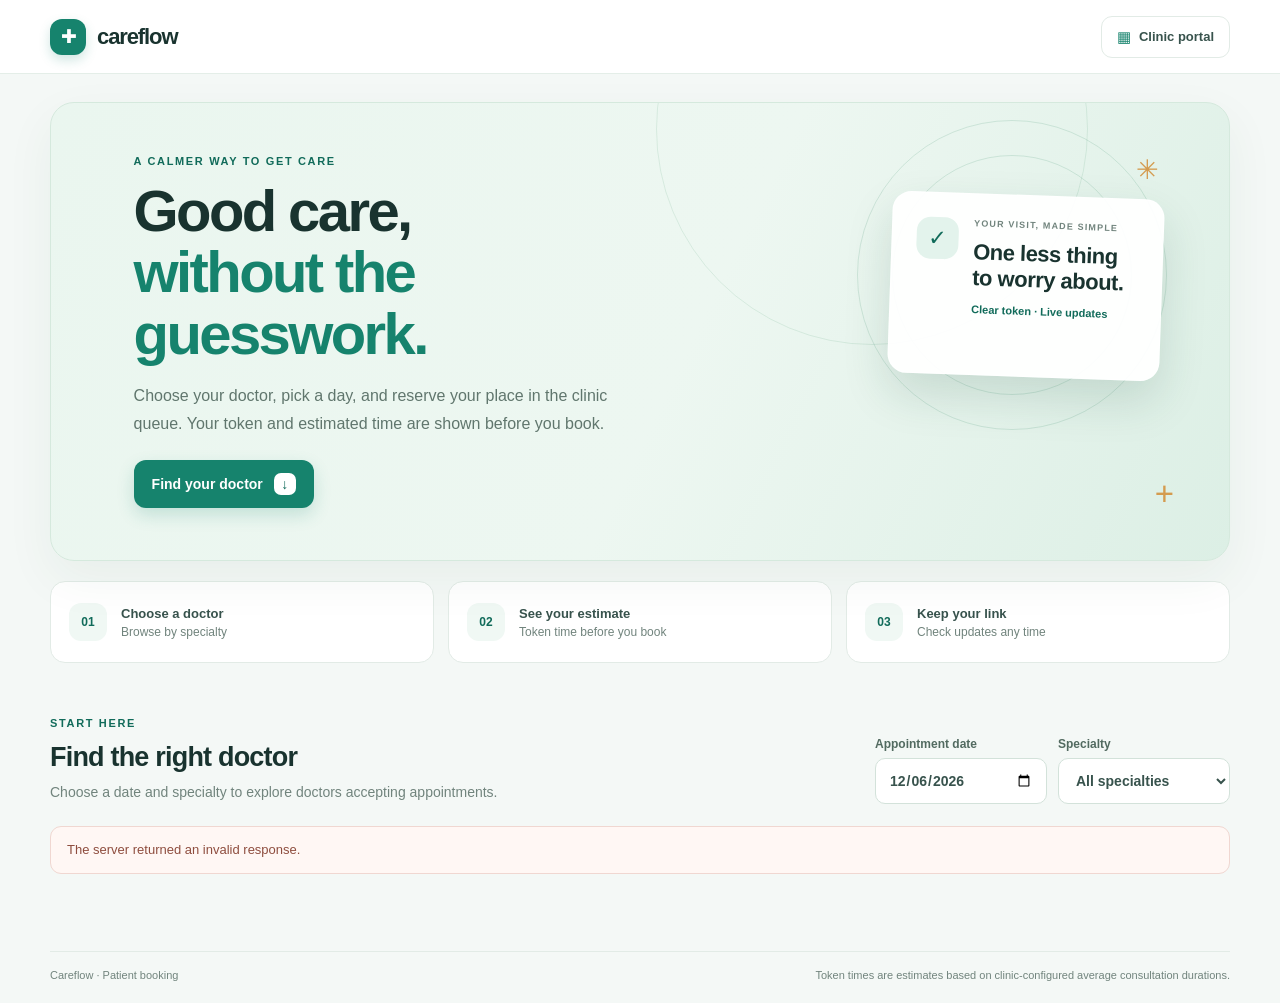
==== index.html @ b570c36c "Add Careflow clinic appointment app Co-authored-by: Copilot <223556219+Copilot@users.noreply.github." ====
<!doctype html>
<html lang="en">
  <head>
    <meta charset="utf-8">
    <meta name="viewport" content="width=device-width, initial-scale=1">
    <meta name="theme-color" content="#f2f7f5">
    <title>Careflow — Book a clinic appointment</title>
    <link rel="stylesheet" href="/styles.css">
  </head>
  <body>
    <header class="site-header">
      <a class="brand" href="/" aria-label="Careflow home">
        <span class="brand-mark" aria-hidden="true">✚</span>
        <span>careflow</span>
      </a>
      <a class="portal-link" href="/clinic"><span class="portal-link-icon" aria-hidden="true">▦</span> Clinic portal</a>
    </header>

    <main>
      <section class="hero">
        <div class="hero-copy">
          <p class="eyebrow">A CALMER WAY TO GET CARE</p>
          <h1>Good care,<br><span>without the guesswork.</span></h1>
          <p class="hero-description">Choose your doctor, pick a day, and reserve your place in the clinic queue. Your token and estimated time are shown before you book.</p>
          <a class="hero-cta" href="#doctorsHeading">Find your doctor <span aria-hidden="true">↓</span></a>
        </div>
        <div class="hero-art" aria-hidden="true">
          <div class="hero-orbit orbit-one"></div>
          <div class="hero-orbit orbit-two"></div>
          <div class="hero-card">
            <span class="hero-card-icon">✓</span>
            <div class="hero-card-copy">
              <small>YOUR VISIT, MADE SIMPLE</small>
              <strong>One less thing<br>to worry about.</strong>
              <span>Clear token · Live updates</span>
            </div>
          </div>
          <span class="hero-sparkle sparkle-one">✳</span><span class="hero-sparkle sparkle-two">+</span>
        </div>
      </section>

      <section class="booking-steps" aria-label="How booking works">
        <article class="booking-step"><span>01</span><div><strong>Choose a doctor</strong><small>Browse by specialty</small></div></article>
        <article class="booking-step"><span>02</span><div><strong>See your estimate</strong><small>Token time before you book</small></div></article>
        <article class="booking-step"><span>03</span><div><strong>Keep your link</strong><small>Check updates any time</small></div></article>
      </section>

      <section class="booking-section" aria-labelledby="doctorsHeading">
        <div class="section-top">
          <div>
            <p class="eyebrow">START HERE</p>
            <h2 id="doctorsHeading">Find the right doctor</h2>
            <p class="section-description">Choose a date and specialty to explore doctors accepting appointments.</p>
          </div>
          <div class="filters">
            <label class="filter-field"><span>Appointment date</span><input id="appointmentDate" type="date"></label>
            <label class="filter-field"><span>Specialty</span><select id="specialtyFilter"><option value="">All specialties</option></select></label>
          </div>
        </div>
        <div id="patientError" class="notice notice-error" role="alert" hidden></div>
        <div id="doctorsGrid" class="doctor-grid" aria-live="polite"></div>
        <div id="doctorsEmpty" class="empty-card" hidden>
          <span class="empty-symbol">◷</span>
          <strong>No doctors match this search</strong>
          <span>Try a different specialty or appointment date.</span>
        </div>
      </section>

      <section id="bookingPanel" class="booking-panel" aria-labelledby="bookingTitle" hidden>
        <div class="booking-panel-heading">
          <div>
            <p class="eyebrow">YOUR VISIT</p>
            <h2 id="bookingTitle">Reserve your place</h2>
            <p id="bookingDoctor" class="section-description"></p>
          </div>
          <button type="button" id="closeBooking" class="text-button">Back to doctors</button>
        </div>
        <div id="tokenError" class="notice notice-error" role="alert" hidden></div>
        <div class="slot-area">
          <div class="slot-heading"><strong>Your estimated visit</strong><span id="slotDateLabel"></span></div>
          <p id="tokenHoursLabel" class="muted-message"></p>
          <div id="nextTokenEstimate" class="next-token-estimate" aria-live="polite" hidden></div>
          <p id="noTokens" class="muted-message" hidden>No next token is currently available for this doctor on this date. Choose another date or doctor.</p>
        </div>
        <form id="appointmentForm" class="patient-form">
          <div class="form-intro"><strong>Who is the appointment for?</strong><span>Your token is assigned automatically in booking order when you confirm.</span></div>
          <div class="form-fields">
            <label>Full name<input name="patientName" required maxlength="100" autocomplete="name" placeholder="Your name"></label>
            <label>Contact phone
              <input name="patientPhone" required maxlength="24" type="tel" autocomplete="tel" placeholder="Your phone number">
              <span class="form-help">The clinic can use this number to contact you about your appointment.</span>
            </label>
          </div>
          <div class="turnstile-block">
            <div id="patientTurnstile" class="turnstile-widget" aria-label="Security check"></div>
            <p id="patientTurnstileMessage" role="status">This quick check helps protect appointment booking from automated activity.</p>
          </div>
          <p id="appointmentError" class="form-error" role="alert" hidden></p>
          <div class="form-submit-row">
            <span class="privacy-note">Your private link lets you check or cancel this appointment later.</span>
            <button id="bookButton" class="button button-primary" type="submit" disabled>Confirm appointment</button>
          </div>
        </form>
      </section>

      <section id="bookingConfirmation" class="confirmation-card" aria-live="polite" hidden>
        <div id="bookingStatusIcon" class="confirmation-icon" aria-hidden="true">✓</div>
        <div class="confirmation-copy">
          <p id="bookingConfirmationEyebrow" class="eyebrow">BOOKING STATUS</p>
          <h2 id="bookingConfirmationTitle">You're on the schedule.</h2>
          <p id="confirmationDetails"></p>
          <p id="bookingConfirmationHelp" class="confirmation-help">Your expected time is approximate and may change if consultations run longer or shorter. Please arrive before your token estimate.</p>
          <p><a id="bookingTrackLink" class="booking-track-link" href="/">Open or save your private booking link</a></p>
          <div id="bookingTrackingError" class="notice notice-error" role="alert" hidden></div>
          <div id="bookingNotifications" class="booking-notifications" aria-live="polite" hidden></div>
          <div class="confirmation-actions">
            <button id="cancelPatientBooking" class="button button-danger" type="button" hidden>Cancel appointment</button>
            <button id="bookAnother" class="button button-secondary" type="button">Book another appointment</button>
          </div>
        </div>
      </section>
    </main>

    <footer class="site-footer">
      <span>Careflow · Patient booking</span>
      <span>Token times are estimates based on clinic-configured average consultation durations.</span>
    </footer>
    <div id="toastRegion" class="toast-region" aria-live="polite"></div>
    <script src="/turnstile.js"></script>
    <script src="/app.js"></script>
  </body>
</html>
---- styles.css ----
:root {
  color-scheme: light;
  --ink: #19332f;
  --ink-soft: #38534d;
  --muted: #71847d;
  --muted-soft: #90a099;
  --line: #e2ebe6;
  --line-strong: #d3e2da;
  --green: #16836d;
  --green-dark: #116b5a;
  --green-deep: #124e45;
  --mint: #e3f3ec;
  --mint-soft: #f0f8f4;
  --canvas: #f4f8f6;
  --white: #fff;
  --amber: #d49b4f;
  --rose: #b9685d;
  --shadow-card: 0 12px 34px rgb(26 64 51 / 7%);
  font-family: Inter, "Segoe UI", Arial, sans-serif;
  font-synthesis: none;
  text-rendering: optimizeLegibility;
}

* { box-sizing: border-box; }
[hidden] { display: none !important; }
html { scroll-behavior: smooth; scroll-padding-top: 86px; }
body { margin: 0; background: var(--canvas); color: var(--ink); font-size: 15px; -webkit-font-smoothing: antialiased; }
button, input, select { font: inherit; }
button { cursor: pointer; }
button:disabled { cursor: not-allowed; opacity: .56; }
a { color: inherit; }

.site-header {
  position: sticky;
  top: 0;
  z-index: 4;
  height: 74px;
  display: flex;
  align-items: center;
  gap: 30px;
  padding: 0 max(28px, calc((100% - 1180px) / 2));
  border-bottom: 1px solid rgb(222 234 227 / 80%);
  background: rgb(255 255 255 / 94%);
  backdrop-filter: blur(14px);
}
.brand { display: inline-flex; align-items: center; gap: 11px; color: var(--ink); text-decoration: none; font-size: 22px; font-weight: 750; letter-spacing: -1.1px; }
.brand-mark { width: 36px; height: 36px; display: grid; place-items: center; border-radius: 12px; color: #fff; background: var(--green); box-shadow: 0 5px 12px rgb(22 131 109 / 20%); font-size: 19px; }
.secure-label { display: flex; align-items: center; gap: 9px; margin-left: auto; color: var(--muted); font-size: 13px; font-weight: 600; }
.secure-label > span { width: 8px; height: 8px; border-radius: 50%; background: #45a878; box-shadow: 0 0 0 4px #e6f4eb; }
.portal-link { display: inline-flex; align-items: center; justify-content: center; gap: 8px; min-height: 42px; margin-left: auto; border: 1px solid var(--line); border-radius: 11px; padding: 0 15px; color: var(--ink-soft); background: #fff; text-decoration: none; font-size: 13px; font-weight: 650; transition: border-color .2s, color .2s, background .2s; }
.portal-link:hover { border-color: #b9d8c8; color: var(--green-dark); background: var(--mint-soft); }
.portal-link-icon { color: var(--green); font-size: 15px; }

main { width: min(100% - 56px, 1180px); min-height: calc(100vh - 150px); margin: 0 auto; }
.hero { position: relative; min-height: 368px; display: flex; align-items: center; margin-top: 28px; overflow: hidden; border: 1px solid #d5e9dd; border-radius: 24px; padding: 52px 7%; background: linear-gradient(116deg, #eaf6ef 0%, #edf7f1 54%, #dcefe5 100%); box-shadow: 0 18px 50px rgb(31 78 57 / 6%); }
.hero::before { position: absolute; top: -190px; right: 12%; width: 430px; height: 430px; border: 1px solid rgb(67 145 105 / 13%); border-radius: 50%; content: ""; }
.hero-copy { position: relative; z-index: 1; width: min(100%, 560px); }
.eyebrow { margin: 0 0 13px; color: var(--green-dark); font-size: 11px; font-weight: 750; letter-spacing: 1.65px; }
h1, h2, h3, p { margin-top: 0; }
.hero h1, .clinic-heading h1, .clinic-login h1 { margin: 0; color: var(--ink); font-size: clamp(38px, 5vw, 58px); line-height: 1.06; letter-spacing: -2.6px; }
.hero h1 span { color: var(--green); }
.hero-description { max-width: 485px; margin: 18px 0 23px; color: #60766d; font-size: 16px; line-height: 1.72; }
.hero-cta { display: inline-flex; align-items: center; gap: 11px; min-height: 48px; border-radius: 12px; padding: 0 18px; color: #fff; background: var(--green); box-shadow: 0 7px 17px rgb(22 131 109 / 19%); text-decoration: none; font-size: 14px; font-weight: 700; transition: transform .2s, background .2s; }
.hero-cta:hover { transform: translateY(-2px); background: var(--green-dark); }
.hero-cta span { display: grid; width: 22px; height: 22px; place-items: center; border-radius: 7px; color: var(--green-dark); background: #fff; font-size: 14px; }
.hero-art { position: absolute; top: 0; right: 0; width: 44%; height: 100%; }
.hero-orbit { position: absolute; border: 1px solid rgb(39 128 91 / 15%); border-radius: 50%; }
.orbit-one { top: 17px; right: 62px; width: 310px; height: 310px; }
.orbit-two { top: 52px; right: 97px; width: 240px; height: 240px; }
.hero-card { position: absolute; top: 92px; right: 13%; width: 272px; min-height: 182px; display: flex; align-items: flex-start; gap: 15px; padding: 24px; border: 1px solid rgb(255 255 255 / 82%); border-radius: 19px; background: rgb(255 255 255 / 94%); box-shadow: 0 20px 46px rgb(23 75 54 / 15%); transform: rotate(2deg); }
.hero-card-icon { width: 42px; height: 42px; display: grid; flex: 0 0 42px; place-items: center; border-radius: 14px; color: var(--green-dark); background: var(--mint); font-size: 22px; font-weight: 750; }
.hero-card-copy { display: grid; gap: 11px; }
.hero-card-copy small { color: var(--muted); font-size: 9px; font-weight: 750; letter-spacing: 1.15px; }
.hero-card-copy strong { color: var(--ink); font-size: 22px; line-height: 1.2; letter-spacing: -.5px; }
.hero-card-copy > span { color: var(--green-dark); font-size: 11px; font-weight: 650; }
.hero-sparkle { position: absolute; color: var(--amber); }.sparkle-one { top: 51px; right: 70px; font-size: 27px; }.sparkle-two { right: 55px; bottom: 47px; font-size: 33px; }

.booking-steps { display: grid; grid-template-columns: repeat(3, 1fr); gap: 14px; margin: 20px 0 0; }
.booking-step { min-height: 82px; display: flex; align-items: center; gap: 14px; border: 1px solid var(--line); border-radius: 15px; padding: 14px 18px; background: #fff; }
.booking-step > span { width: 38px; height: 38px; display: grid; flex: 0 0 38px; place-items: center; border-radius: 12px; color: var(--green-dark); background: var(--mint-soft); font-size: 12px; font-weight: 750; }
.booking-step div { display: grid; gap: 4px; }.booking-step strong { color: var(--ink-soft); font-size: 13px; }.booking-step small { color: var(--muted); font-size: 12px; }

.booking-section { padding: 54px 0 35px; }
.section-top { display: flex; justify-content: space-between; align-items: end; gap: 24px; margin-bottom: 22px; }
.section-top h2, .admin-section h2, .booking-panel h2 { margin: 0 0 8px; color: var(--ink); font-size: 27px; letter-spacing: -.8px; }
.section-description { margin: 0; color: var(--muted); font-size: 14px; line-height: 1.6; }
.filters { display: flex; gap: 11px; }
.filter-field { display: grid; gap: 7px; color: #526a60; font-size: 12px; font-weight: 700; }
.filter-field input, .filter-field select { min-width: 172px; height: 46px; border: 1px solid var(--line-strong); border-radius: 10px; padding: 0 13px; color: var(--ink-soft); background: #fff; font-size: 14px; }
.filter-field input:focus, .filter-field select:focus, input:focus, select:focus { outline: 3px solid rgb(54 154 112 / 17%); border-color: #58a987; }
.doctor-grid { display: grid; grid-template-columns: repeat(2, minmax(0, 1fr)); gap: 15px; }
.doctor-card { position: relative; min-width: 0; display: flex; align-items: center; gap: 16px; border: 1px solid var(--line); border-radius: 16px; padding: 19px; background: #fff; box-shadow: 0 4px 16px rgb(28 69 52 / 3%); transition: transform .2s, border-color .2s, box-shadow .2s; }
.doctor-card:hover { transform: translateY(-2px); border-color: #c1decf; box-shadow: var(--shadow-card); }
.doctor-avatar { width: 56px; height: 56px; display: grid; flex: 0 0 56px; place-items: center; border-radius: 17px; color: #26745c; background: #e7f4eb; font-size: 15px; font-weight: 750; }
.doctor-avatar.violet { color: #7363a0; background: #f0eef9; }.doctor-avatar.rose { color: #a76e73; background: #f8eeee; }.doctor-avatar.blue { color: #527b98; background: #eaf3f8; }.doctor-avatar.gold { color: #96743e; background: #f8f1e4; }
.doctor-info { min-width: 0; flex: 1; }
.doctor-name { margin: 0 0 5px; overflow: hidden; color: var(--ink); font-size: 17px; font-weight: 750; text-overflow: ellipsis; white-space: nowrap; }
.doctor-specialty { margin: 0 0 10px; color: var(--green-dark); font-size: 13px; font-weight: 650; }
.doctor-meta { display: flex; flex-wrap: wrap; gap: 7px 12px; color: var(--muted); font-size: 11px; }.doctor-meta span { display: inline-flex; align-items: center; gap: 5px; }
.doctor-meta:last-child { margin-top: 6px; }
.doctor-open { min-height: 42px; flex: 0 0 auto; border: 1px solid #d1e8dc; border-radius: 10px; padding: 0 13px; color: var(--green-dark); background: var(--mint-soft); font-size: 12px; font-weight: 750; transition: color .2s, background .2s, border-color .2s; }
.doctor-open:hover { border-color: var(--green); color: #fff; background: var(--green); }
.empty-card { min-height: 210px; display: grid; align-content: center; justify-items: center; gap: 10px; border: 1px dashed #cbded2; border-radius: 16px; color: var(--muted); background: #fff; font-size: 13px; }
.empty-card strong { color: var(--ink-soft); font-size: 16px; }.empty-symbol { width: 42px; height: 42px; display: grid; place-items: center; border-radius: 14px; color: var(--green-dark); background: var(--mint); font-size: 20px; }

.button { min-height: 44px; display: inline-flex; align-items: center; justify-content: center; gap: 8px; border: 0; border-radius: 10px; padding: 0 16px; font-size: 13px; font-weight: 750; transition: background .2s, transform .2s, box-shadow .2s; }
.button:active { transform: translateY(1px); }
.button-primary { color: #fff; background: var(--green); box-shadow: 0 5px 13px rgb(22 131 109 / 16%); }.button-primary:hover { background: var(--green-dark); box-shadow: 0 7px 17px rgb(22 131 109 / 22%); }
.button-secondary { border: 1px solid var(--line-strong); color: var(--ink-soft); background: #fff; }.button-secondary:hover { border-color: #b8d7c7; color: var(--green-dark); background: var(--mint-soft); }
.text-button { border: 0; padding: 8px; color: var(--green-dark); background: transparent; font-size: 13px; font-weight: 700; }.text-button:hover { text-decoration: underline; }
.notice { margin: 13px 0; border-radius: 11px; padding: 13px 16px; font-size: 13px; line-height: 1.55; }
.notice-error { border: 1px solid #f0d7d1; color: #8e4d3e; background: #fff7f4; }.notice-success { border: 1px solid #cfe7d7; color: #356b48; background: #f0f8f2; }
.notice-warning { border: 1px solid #ebdfc3; color: #79642f; background: #fffaf0; }

.booking-panel { margin: 0 0 45px; border: 1px solid var(--line); border-radius: 18px; padding: 27px; background: #fff; box-shadow: var(--shadow-card); }
.booking-panel-heading { display: flex; align-items: flex-start; justify-content: space-between; gap: 17px; padding-bottom: 20px; border-bottom: 1px solid #edf2ef; }
.booking-panel-heading h2 { font-size: 24px; }.booking-panel-heading .section-description { color: var(--green-dark); }
.slot-area { padding: 20px 0; }
.slot-heading { display: flex; justify-content: space-between; align-items: center; gap: 15px; margin-bottom: 12px; color: var(--ink-soft); font-size: 14px; }.slot-heading span { color: var(--muted); font-size: 12px; }
.next-token-estimate { border: 1px solid #cde5d7; border-radius: 12px; padding: 16px 18px; color: #365e4c; background: var(--mint-soft); font-size: 14px; line-height: 1.65; }
.muted-message { margin: 0; color: var(--muted); font-size: 13px; line-height: 1.6; }
.patient-form { padding-top: 19px; border-top: 1px solid #edf2ef; }
.form-intro { display: grid; gap: 5px; margin-bottom: 16px; color: var(--ink-soft); font-size: 15px; }.form-intro span { color: var(--muted); font-size: 13px; }
.form-fields { display: grid; grid-template-columns: repeat(2, minmax(0, 1fr)); gap: 16px; }
.patient-form label, .doctor-dialog form > label { display: grid; gap: 8px; color: #405c50; font-size: 13px; font-weight: 700; }
.form-help { margin: -5px 0 0; color: var(--muted); font-size: 12px; line-height: 1.55; }
.patient-form input, .doctor-dialog input:not([type=checkbox]):not([type=hidden]), .doctor-dialog select { width: 100%; min-height: 46px; border: 1px solid var(--line-strong); border-radius: 10px; padding: 0 13px; color: var(--ink); background: #fff; font-size: 14px; }
.turnstile-block { display: grid; justify-items: start; gap: 5px; min-width: 0; margin-top: 15px; }
.turnstile-widget { max-width: 100%; min-height: 65px; overflow: hidden; }
.turnstile-block p { margin: 0; color: var(--muted); font-size: 11px; line-height: 1.5; }
.form-submit-row { display: flex; justify-content: space-between; align-items: center; gap: 16px; margin-top: 18px; }
.privacy-note { color: var(--muted); font-size: 12px; line-height: 1.5; }.form-error { margin: 10px 0 0; color: #a14c3e; font-size: 13px; line-height: 1.5; }

.confirmation-card { display: flex; gap: 17px; margin: 0 0 44px; border: 1px solid #cde5d5; border-radius: 17px; padding: 25px; background: #f1f8f2; box-shadow: var(--shadow-card); }
.confirmation-icon { width: 45px; height: 45px; display: grid; flex: 0 0 45px; place-items: center; border-radius: 15px; color: #fff; background: #43956b; font-size: 21px; font-weight: 700; }
.confirmation-icon.cancelled { background: var(--rose); }
.confirmation-copy h2 { margin: 0 0 10px; font-size: 24px; letter-spacing: -.5px; }.confirmation-copy > p:not(.eyebrow) { color: #526b5c; font-size: 14px; line-height: 1.65; }.confirmation-help { color: var(--muted) !important; }
.booking-track-link { color: var(--green-dark); font-size: 13px; font-weight: 750; }.booking-track-link:hover { text-decoration-thickness: 2px; }
.confirmation-actions { display: flex; flex-wrap: wrap; gap: 9px; }
.button-danger { border: 1px solid #ecd2cd; color: #914e43; background: #fff7f5; }.button-danger:hover { background: #ffefeb; }
.booking-notifications { display: grid; gap: 9px; margin: 14px 0; }
.booking-update { display: flex; justify-content: space-between; align-items: center; gap: 13px; border: 1px solid #e8dfc7; border-radius: 10px; padding: 12px 14px; background: #fffaf0; }
.booking-update p { margin: 0; color: #75643e; font-size: 13px; line-height: 1.5; }

.clinic-login { width: min(100%, 470px); margin: 72px auto; border: 1px solid var(--line); border-radius: 22px; padding: 37px; background: #fff; box-shadow: 0 20px 60px rgb(27 68 51 / 9%); }
.login-icon { width: 54px; height: 54px; display: grid; place-items: center; margin-bottom: 23px; border-radius: 17px; color: #fff; background: var(--green); box-shadow: 0 8px 18px rgb(22 131 109 / 20%); font-size: 25px; }
.clinic-login h1 { font-size: 33px; letter-spacing: -1.2px; }.clinic-login > p:not(.eyebrow):not(.login-footnote) { margin: 10px 0 23px; color: var(--muted); font-size: 14px; line-height: 1.6; }
.clinic-login form { display: grid; gap: 13px; }.clinic-login label { display: grid; gap: 8px; color: var(--ink-soft); font-size: 13px; font-weight: 700; }
.clinic-login input { width: 100%; height: 48px; border: 1px solid var(--line-strong); border-radius: 10px; padding: 0 13px; font-size: 15px; }
.clinic-login .button { width: 100%; min-height: 48px; margin-top: 2px; }
.login-footnote { display: flex; align-items: center; gap: 8px; margin: 21px 0 0; color: var(--muted); font-size: 12px; }.login-footnote span { color: #54a97b; font-size: 9px; }
.clinic-heading { display: flex; justify-content: space-between; align-items: center; gap: 25px; padding: 43px 0 28px; }
.clinic-heading h1 { font-size: 37px; letter-spacing: -1.3px; }.clinic-heading .eyebrow { margin-bottom: 9px; }.clinic-heading .section-description { margin-top: 10px; }
.clinic-heading-actions { display: flex; align-items: center; gap: 10px; }
.clinic-account-email { color: var(--ink-soft); font-size: 12px; font-weight: 650; }
.staff-pill { display: inline-flex; align-items: center; gap: 8px; min-height: 40px; border: 1px solid var(--line); border-radius: 20px; padding: 0 13px; background: #fff; }
.staff-pill-dot { width: 8px; height: 8px; border-radius: 50%; background: #46a572; }
.admin-section { margin: 0 0 18px; border: 1px solid var(--line); border-radius: 17px; padding: 23px; background: #fff; box-shadow: 0 6px 23px rgb(27 68 51 / 4%); }
.admin-section-heading { display: flex; justify-content: space-between; align-items: center; gap: 20px; margin-bottom: 18px; }
.admin-section-heading h2 { margin: 0 0 5px; font-size: 21px; letter-spacing: -.4px; }.admin-section-heading p:not(.section-kicker) { margin: 0; color: var(--muted); font-size: 13px; line-height: 1.5; }
.section-kicker { margin: 0 0 7px; color: var(--green-dark); font-size: 10px; font-weight: 750; letter-spacing: 1.25px; }
.clinic-appointment-actions { display: flex; align-items: end; gap: 10px; }.clinic-appointment-actions .button { white-space: nowrap; }
.clinic-doctor-list { display: grid; gap: 10px; }
.clinic-doctor-row { display: grid; grid-template-columns: minmax(160px, 1.35fr) minmax(150px, 1fr) minmax(185px, 1.35fr) auto; align-items: center; gap: 17px; border: 1px solid #e8efeb; border-radius: 12px; padding: 15px; background: #fcfefd; }
.clinic-doctor-row.inactive { opacity: .65; }.clinic-doctor-name { color: var(--ink); font-size: 14px; font-weight: 750; }.clinic-doctor-specialty { margin-top: 5px; color: var(--green-dark); font-size: 12px; font-weight: 650; }
.hours-copy { color: var(--ink-soft); font-size: 12px; line-height: 1.6; }.days-copy { color: var(--muted); font-size: 12px; line-height: 1.5; }
.row-actions { display: flex; justify-content: end; gap: 7px; }.small-button { min-height: 34px; border: 1px solid var(--line); border-radius: 8px; padding: 0 11px; color: var(--ink-soft); background: #fff; font-size: 12px; font-weight: 650; transition: background .2s, border-color .2s; }.small-button:hover { border-color: #b9d7c7; background: var(--mint-soft); }.small-button.danger { color: #98594e; }

.appointments-list { display: grid; gap: 9px; }
.appointment-row { display: grid; grid-template-columns: 90px minmax(150px, 1.3fr) minmax(135px, 1fr) minmax(110px, .7fr) auto; align-items: center; gap: 15px; border: 1px solid #e8efeb; border-radius: 12px; padding: 15px; background: #fcfefd; }
.appointment-time { color: var(--green-dark); font-size: 14px; font-weight: 750; }.appointment-patient { color: var(--ink); font-size: 13px; font-weight: 700; }.appointment-phone { display: block; margin-top: 5px; color: var(--muted); font-size: 12px; font-weight: 400; }.appointment-doctor { color: var(--ink-soft); font-size: 12px; }.appointment-duration { margin-top: 5px; color: var(--muted); font-size: 11px; }
.appointment-status { display: inline-flex; align-items: center; gap: 7px; color: #3b805a; font-size: 12px; font-weight: 650; text-transform: capitalize; }.appointment-status::before { width: 8px; height: 8px; border-radius: 50%; background: #56a578; content: ""; }.appointment-status.completed { color: #74847b; }.appointment-status.completed::before { background: #9daa9f; }.appointment-status.cancelled, .appointment-status.no_show { color: #9a6b63; }.appointment-status.cancelled::before, .appointment-status.no_show::before { background: #c4897c; }

.doctor-dialog { width: min(520px, calc(100% - 28px)); max-height: min(90vh, 790px); overflow-y: auto; border: 1px solid var(--line); border-radius: 18px; padding: 27px; color: var(--ink); background: #fff; box-shadow: 0 25px 80px rgb(17 45 34 / 28%); }
.doctor-dialog::backdrop { background: rgb(16 38 29 / 56%); backdrop-filter: blur(3px); }.doctor-dialog form { display: grid; gap: 15px; }
.dialog-heading { display: flex; justify-content: space-between; align-items: start; margin-bottom: 3px; }.dialog-heading h2 { margin: 0; font-size: 23px; letter-spacing: -.6px; }.dialog-close { width: 36px; height: 36px; border: 0; border-radius: 10px; color: var(--muted); background: var(--canvas); font-size: 25px; }.dialog-close:hover { color: var(--ink); background: var(--mint); }
.days-field { margin: 0; border: 1px solid var(--line-strong); border-radius: 10px; padding: 13px; }.days-field legend { padding: 0 6px; color: var(--ink-soft); font-size: 12px; font-weight: 700; }.days-options { display: flex; flex-wrap: wrap; gap: 10px 16px; }.days-options label, .active-toggle { display: flex; align-items: center; gap: 7px; color: var(--ink-soft); font-size: 12px; }.days-options input, .active-toggle input { accent-color: var(--green); }
.active-toggle { margin-top: 2px; }.dialog-actions { display: flex; justify-content: flex-end; gap: 9px; padding-top: 5px; }
.toast-region { position: fixed; right: 22px; bottom: 22px; z-index: 5; display: grid; gap: 9px; }.toast { max-width: min(390px, calc(100vw - 40px)); border-radius: 10px; padding: 14px 17px; color: #fff; background: #214b3f; box-shadow: 0 8px 28px rgb(18 44 33 / 25%); font-size: 13px; line-height: 1.5; }
.site-footer { width: min(100% - 56px, 1180px); display: flex; justify-content: space-between; gap: 20px; margin: 29px auto 0; border-top: 1px solid var(--line); padding: 17px 0 22px; color: var(--muted); font-size: 11px; }

@media (max-width: 900px) {
  .hero { min-height: 340px; padding-left: 5%; }.hero-art { right: -9%; width: 45%; opacity: .92; }.hero-card { right: 12%; width: 245px; }.orbit-one { right: 44px; }.orbit-two { right: 79px; }
  .doctor-grid { grid-template-columns: 1fr; }.clinic-doctor-row { grid-template-columns: minmax(150px, 1.2fr) minmax(130px, 1fr) auto; }.clinic-doctor-row > :nth-child(3) { grid-column: 1 / span 2; }
  .appointment-row { grid-template-columns: 80px minmax(140px, 1.2fr) minmax(125px, 1fr) auto; }.appointment-row > :nth-child(4) { grid-column: 3; }.appointment-row .row-actions { grid-column: 4; grid-row: 1 / span 2; flex-direction: column; }
}

@media (max-width: 640px) {
  html { scroll-padding-top: 70px; }
  .site-header { height: 64px; gap: 12px; padding: 0 18px; }.brand { gap: 8px; font-size: 19px; }.brand-mark { width: 32px; height: 32px; border-radius: 10px; font-size: 17px; }.portal-link { min-height: 38px; padding: 0 11px; font-size: 11px; }.secure-label { display: none; }
  main { width: calc(100% - 32px); }.hero { min-height: 380px; align-items: flex-start; margin-top: 16px; border-radius: 19px; padding: 31px 24px 190px; }.hero h1 { font-size: clamp(34px, 10vw, 46px); letter-spacing: -1.8px; }.hero-description { max-width: 440px; margin: 13px 0 17px; font-size: 14px; line-height: 1.6; }.hero-art { top: auto; right: 0; bottom: 0; width: 100%; height: 190px; opacity: .94; }.hero-orbit { display: none; }.hero-card { top: 10px; right: 15%; width: min(280px, 74%); min-height: 138px; gap: 12px; padding: 17px; transform: rotate(1deg); }.hero-card-icon { width: 36px; height: 36px; flex-basis: 36px; border-radius: 12px; }.hero-card-copy { gap: 7px; }.hero-card-copy strong { font-size: 19px; }.sparkle-one { top: 12px; right: 6%; }.sparkle-two { right: 8%; bottom: 14px; }
  .booking-steps { grid-template-columns: 1fr; gap: 8px; margin-top: 12px; }.booking-step { min-height: 67px; padding: 10px 13px; }.booking-step > span { width: 34px; height: 34px; flex-basis: 34px; border-radius: 10px; }
  .booking-section { padding: 38px 0 25px; }.section-top { align-items: stretch; flex-direction: column; gap: 16px; }.section-top h2 { font-size: 24px; }.filters { display: grid; grid-template-columns: 1fr 1fr; gap: 9px; }.filter-field input, .filter-field select { width: 100%; min-width: 0; height: 44px; font-size: 13px; }.filter-field { font-size: 11px; }
  .doctor-grid { gap: 10px; }.doctor-card { align-items: flex-start; flex-wrap: wrap; gap: 12px; padding: 14px; border-radius: 13px; }.doctor-avatar { width: 47px; height: 47px; flex-basis: 47px; border-radius: 14px; }.doctor-info { flex: 1 1 calc(100% - 63px); }.doctor-name { font-size: 15px; }.doctor-specialty { margin-bottom: 7px; font-size: 12px; }.doctor-meta { font-size: 10px; }.doctor-open { width: 100%; min-height: 42px; margin-top: 1px; font-size: 12px; }
  .booking-panel { margin-bottom: 27px; border-radius: 15px; padding: 17px; }.booking-panel-heading { gap: 9px; }.booking-panel-heading h2 { font-size: 21px; }.booking-panel-heading .text-button { flex: 0 0 auto; padding: 5px 0; font-size: 11px; }.slot-area { padding: 16px 0; }.slot-heading { align-items: flex-start; flex-direction: column; gap: 4px; font-size: 13px; }.form-fields { grid-template-columns: 1fr; gap: 13px; }.form-submit-row { align-items: stretch; flex-direction: column; gap: 11px; }.form-submit-row .button { width: 100%; }.privacy-note { font-size: 11px; }.patient-form input { min-height: 45px; }
  .confirmation-card { gap: 12px; margin-bottom: 27px; border-radius: 14px; padding: 16px; }.confirmation-icon { width: 38px; height: 38px; flex-basis: 38px; border-radius: 12px; }.confirmation-copy h2 { font-size: 20px; }.confirmation-copy > p:not(.eyebrow) { font-size: 13px; }.booking-update { align-items: flex-start; flex-direction: column; }
  .clinic-login { margin: 45px auto; border-radius: 18px; padding: 25px; }.clinic-login h1 { font-size: 28px; }.clinic-heading { align-items: flex-start; flex-direction: column; gap: 15px; padding: 30px 0 22px; }.clinic-heading h1 { font-size: 31px; }.clinic-heading-actions { width: 100%; justify-content: space-between; }.staff-pill { min-height: 38px; }.admin-section { margin-bottom: 13px; border-radius: 14px; padding: 16px; }.admin-section-heading { align-items: flex-start; flex-direction: column; gap: 13px; }.admin-section-heading .button { width: 100%; }
  .clinic-appointment-actions { width: 100%; align-items: stretch; flex-direction: column; }.clinic-appointment-actions .filter-field { width: 100%; }.clinic-appointment-actions .filter-field input { width: 100%; }.clinic-appointment-actions .button { width: 100%; white-space: normal; }
  .clinic-doctor-row { grid-template-columns: minmax(0, 1fr) auto; gap: 9px; padding: 12px; }.clinic-doctor-row > :nth-child(2), .clinic-doctor-row > :nth-child(3) { grid-column: 1 / -1; }.clinic-doctor-row .row-actions { grid-column: 2; grid-row: 1; flex-direction: column; }.clinic-doctor-name { font-size: 13px; }
  .appointment-row { grid-template-columns: 1fr auto; gap: 8px 12px; padding: 13px; }.appointment-row > :nth-child(1) { grid-column: 1; }.appointment-row > :nth-child(2) { grid-column: 1; }.appointment-row > :nth-child(3) { grid-column: 1; }.appointment-row > :nth-child(4) { grid-column: 1; }.appointment-row .row-actions { grid-column: 2; grid-row: 1 / span 4; flex-direction: column; }.appointment-status { font-size: 11px; }
  .doctor-dialog { border-radius: 15px; padding: 19px; }.dialog-heading h2 { font-size: 20px; }.days-options { gap: 10px 12px; }.site-footer { width: calc(100% - 32px); flex-direction: column; gap: 6px; line-height: 1.5; }
}

@media (prefers-reduced-motion: reduce) {
  *, *::before, *::after { scroll-behavior: auto !important; transition-duration: .01ms !important; animation-duration: .01ms !important; animation-iteration-count: 1 !important; }
}
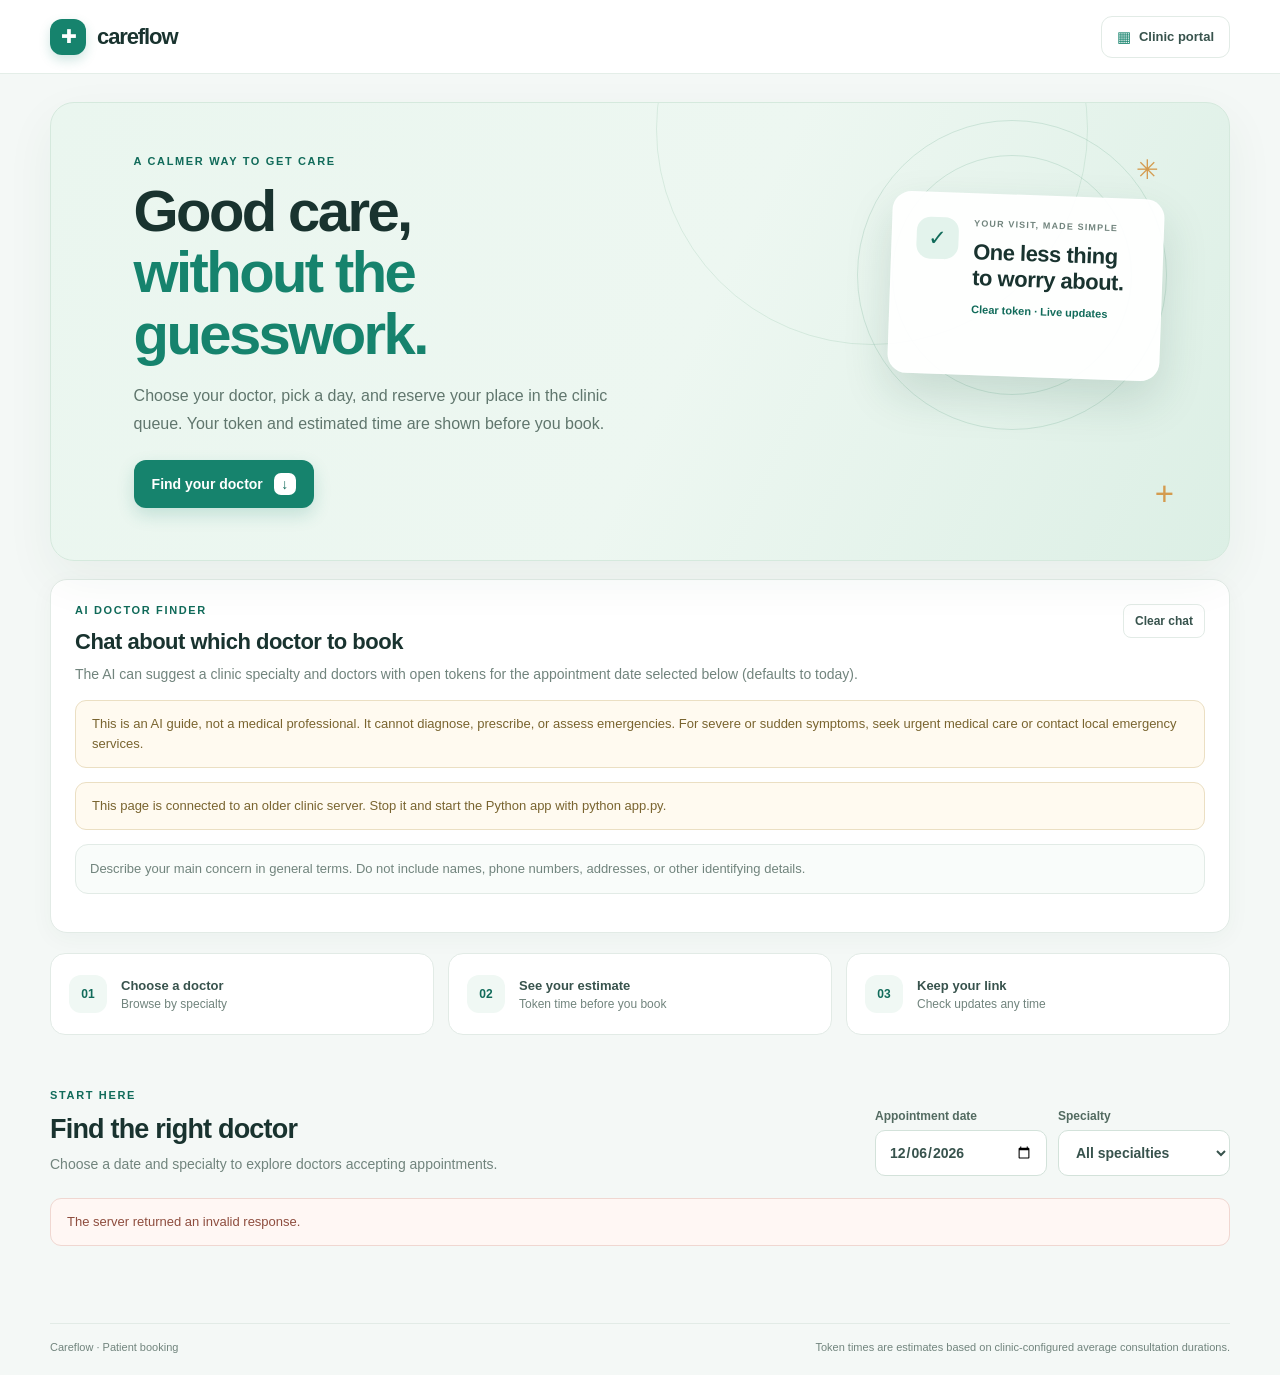
==== commit fa54e548: "Add AI doctor finder and waiting room Add the consent-based OpenAI doctor guide, token-only waiting " ====
--- a/index.html
+++ b/index.html
@@ -37,6 +37,32 @@
           </div>
           <span class="hero-sparkle sparkle-one">✳</span><span class="hero-sparkle sparkle-two">+</span>
         </div>
+      </section>
+
+      <section class="ai-guide" aria-labelledby="aiGuideTitle">
+        <div class="ai-guide-heading">
+          <div>
+            <p class="eyebrow">AI DOCTOR FINDER</p>
+            <h2 id="aiGuideTitle">Chat about which doctor to book</h2>
+            <p class="section-description">The AI can suggest a clinic specialty and doctors with open tokens for the appointment date selected below (defaults to today).</p>
+          </div>
+          <button id="clearAiChat" class="small-button" type="button">Clear chat</button>
+        </div>
+        <p class="notice notice-warning">This is an AI guide, not a medical professional. It cannot diagnose, prescribe, or assess emergencies. For severe or sudden symptoms, seek urgent medical care or contact local emergency services.</p>
+        <p id="aiGuideAvailability" class="notice notice-success" role="status">Checking whether the clinic's AI assistant is configured…</p>
+        <div id="aiChatMessages" class="ai-chat-messages" aria-live="polite">
+          <p class="ai-chat-empty">Describe your main concern in general terms. Do not include names, phone numbers, addresses, or other identifying details.</p>
+        </div>
+        <form id="aiChatForm" class="ai-chat-form">
+          <label for="aiChatInput">Your message</label>
+          <textarea id="aiChatInput" rows="3" maxlength="1000" required placeholder="What kind of concern would you like help choosing a doctor for?"></textarea>
+          <label class="ai-consent">
+            <input id="aiChatConsent" type="checkbox" required>
+            <span>I agree to send my messages to OpenAI to get a specialty suggestion. The clinic does not save this chat; OpenAI may process or retain it under its API terms. I will not include identifying details.</span>
+          </label>
+          <div id="aiChatError" class="form-error" role="alert" hidden></div>
+          <button id="sendAiMessage" class="button button-primary" type="submit" disabled>Send to AI</button>
+        </form>
       </section>
 
       <section class="booking-steps" aria-label="How booking works">
@@ -91,10 +117,6 @@
               <span class="form-help">The clinic can use this number to contact you about your appointment.</span>
             </label>
           </div>
-          <div class="turnstile-block">
-            <div id="patientTurnstile" class="turnstile-widget" aria-label="Security check"></div>
-            <p id="patientTurnstileMessage" role="status">This quick check helps protect appointment booking from automated activity.</p>
-          </div>
           <p id="appointmentError" class="form-error" role="alert" hidden></p>
           <div class="form-submit-row">
             <span class="privacy-note">Your private link lets you check or cancel this appointment later.</span>
@@ -126,7 +148,6 @@
       <span>Token times are estimates based on clinic-configured average consultation durations.</span>
     </footer>
     <div id="toastRegion" class="toast-region" aria-live="polite"></div>
-    <script src="/turnstile.js"></script>
     <script src="/app.js"></script>
   </body>
 </html>
--- a/styles.css
+++ b/styles.css
@@ -84,6 +84,25 @@
 .section-top { display: flex; justify-content: space-between; align-items: end; gap: 24px; margin-bottom: 22px; }
 .section-top h2, .admin-section h2, .booking-panel h2 { margin: 0 0 8px; color: var(--ink); font-size: 27px; letter-spacing: -.8px; }
 .section-description { margin: 0; color: var(--muted); font-size: 14px; line-height: 1.6; }
+.ai-guide { margin: 18px 0 0; border: 1px solid var(--line); border-radius: 17px; padding: 24px; background: #fff; box-shadow: 0 6px 23px rgb(27 68 51 / 4%); }
+.ai-guide-heading { display: flex; justify-content: space-between; align-items: start; gap: 16px; }
+.ai-guide h2 { margin: 0 0 8px; font-size: 22px; letter-spacing: -.5px; }
+.ai-guide .notice { margin: 14px 0; }
+.ai-chat-messages { display: grid; gap: 10px; max-height: 390px; overflow-y: auto; margin: 14px 0; border: 1px solid var(--line); border-radius: 13px; padding: 14px; background: #f9fcfa; }
+.ai-chat-empty { margin: 0; color: var(--muted); font-size: 13px; line-height: 1.55; }
+.ai-chat-message { width: fit-content; max-width: min(90%, 680px); border-radius: 12px; padding: 11px 14px; color: var(--ink-soft); background: #fff; font-size: 13px; line-height: 1.6; white-space: pre-wrap; overflow-wrap: anywhere; }
+.ai-chat-message.user { justify-self: end; color: #fff; background: var(--green-dark); }
+.ai-doctor-suggestions { display: grid; gap: 8px; }
+.ai-doctor-card { display: flex; justify-content: space-between; align-items: center; gap: 12px; border: 1px solid var(--line); border-radius: 10px; padding: 11px 13px; background: #fff; }
+.ai-doctor-card strong { display: block; color: var(--ink); font-size: 13px; }
+.ai-doctor-card span { display: block; margin-top: 4px; color: var(--muted); font-size: 11px; }
+.ai-chat-form { display: grid; gap: 11px; }
+.ai-chat-form > label:first-child { color: var(--ink-soft); font-size: 13px; font-weight: 700; }
+.ai-chat-form textarea { width: 100%; resize: vertical; border: 1px solid var(--line-strong); border-radius: 10px; padding: 12px 13px; color: var(--ink); background: #fff; font: inherit; font-size: 14px; line-height: 1.5; }
+.ai-chat-form textarea:focus { outline: 3px solid rgb(54 154 112 / 17%); border-color: #58a987; }
+.ai-consent { display: flex; align-items: flex-start; gap: 9px; color: var(--muted); font-size: 11px; line-height: 1.55; }
+.ai-consent input { flex: 0 0 auto; margin-top: 2px; accent-color: var(--green); }
+.ai-chat-form > .button { justify-self: start; }
 .filters { display: flex; gap: 11px; }
 .filter-field { display: grid; gap: 7px; color: #526a60; font-size: 12px; font-weight: 700; }
 .filter-field input, .filter-field select { min-width: 172px; height: 46px; border: 1px solid var(--line-strong); border-radius: 10px; padding: 0 13px; color: var(--ink-soft); background: #fff; font-size: 14px; }
@@ -125,9 +144,6 @@
 .patient-form label, .doctor-dialog form > label { display: grid; gap: 8px; color: #405c50; font-size: 13px; font-weight: 700; }
 .form-help { margin: -5px 0 0; color: var(--muted); font-size: 12px; line-height: 1.55; }
 .patient-form input, .doctor-dialog input:not([type=checkbox]):not([type=hidden]), .doctor-dialog select { width: 100%; min-height: 46px; border: 1px solid var(--line-strong); border-radius: 10px; padding: 0 13px; color: var(--ink); background: #fff; font-size: 14px; }
-.turnstile-block { display: grid; justify-items: start; gap: 5px; min-width: 0; margin-top: 15px; }
-.turnstile-widget { max-width: 100%; min-height: 65px; overflow: hidden; }
-.turnstile-block p { margin: 0; color: var(--muted); font-size: 11px; line-height: 1.5; }
 .form-submit-row { display: flex; justify-content: space-between; align-items: center; gap: 16px; margin-top: 18px; }
 .privacy-note { color: var(--muted); font-size: 12px; line-height: 1.5; }.form-error { margin: 10px 0 0; color: #a14c3e; font-size: 13px; line-height: 1.5; }
 
@@ -170,6 +186,22 @@
 .appointment-row { display: grid; grid-template-columns: 90px minmax(150px, 1.3fr) minmax(135px, 1fr) minmax(110px, .7fr) auto; align-items: center; gap: 15px; border: 1px solid #e8efeb; border-radius: 12px; padding: 15px; background: #fcfefd; }
 .appointment-time { color: var(--green-dark); font-size: 14px; font-weight: 750; }.appointment-patient { color: var(--ink); font-size: 13px; font-weight: 700; }.appointment-phone { display: block; margin-top: 5px; color: var(--muted); font-size: 12px; font-weight: 400; }.appointment-doctor { color: var(--ink-soft); font-size: 12px; }.appointment-duration { margin-top: 5px; color: var(--muted); font-size: 11px; }
 .appointment-status { display: inline-flex; align-items: center; gap: 7px; color: #3b805a; font-size: 12px; font-weight: 650; text-transform: capitalize; }.appointment-status::before { width: 8px; height: 8px; border-radius: 50%; background: #56a578; content: ""; }.appointment-status.completed { color: #74847b; }.appointment-status.completed::before { background: #9daa9f; }.appointment-status.cancelled, .appointment-status.no_show { color: #9a6b63; }.appointment-status.cancelled::before, .appointment-status.no_show::before { background: #c4897c; }
+.appointment-status.in-consultation { color: var(--green-dark); }.appointment-status.in-consultation::before { background: var(--green); }
+
+.waiting-room-heading { padding: 43px 0 24px; }
+.waiting-room-heading h1 { margin: 0 0 9px; font-size: clamp(32px, 4vw, 46px); letter-spacing: -1.5px; }
+.waiting-room-date { margin: 10px 0 0; color: var(--green-dark); font-size: 14px; font-weight: 700; }
+.waiting-room-grid { display: grid; grid-template-columns: repeat(2, minmax(0, 1fr)); gap: 15px; }
+.waiting-doctor-card { border: 1px solid var(--line); border-radius: 17px; padding: 21px; background: #fff; box-shadow: var(--shadow-card); }
+.waiting-doctor-heading { display: flex; justify-content: space-between; align-items: start; gap: 12px; padding-bottom: 15px; border-bottom: 1px solid var(--line); }
+.waiting-doctor-heading h2 { margin: 0; font-size: 18px; }
+.waiting-doctor-heading span { color: var(--muted); font-size: 12px; text-align: right; }
+.waiting-current { display: flex; justify-content: space-between; align-items: center; gap: 15px; margin: 17px 0; border-radius: 13px; padding: 16px; color: #fff; background: var(--green-deep); }
+.waiting-current p, .waiting-next p { margin: 0; font-size: 13px; font-weight: 650; }
+.waiting-current strong { font-size: 29px; letter-spacing: -.5px; }
+.waiting-token-list { display: flex; flex-wrap: wrap; gap: 8px; margin-top: 11px; }
+.waiting-token { min-width: 48px; display: inline-grid; place-items: center; border: 1px solid #cde5d7; border-radius: 10px; padding: 8px 12px; color: var(--green-dark); background: var(--mint-soft); font-size: 15px; font-weight: 750; }
+.waiting-room-muted { display: inline-block; margin-top: 11px; color: var(--muted); font-size: 13px; }
 
 .doctor-dialog { width: min(520px, calc(100% - 28px)); max-height: min(90vh, 790px); overflow-y: auto; border: 1px solid var(--line); border-radius: 18px; padding: 27px; color: var(--ink); background: #fff; box-shadow: 0 25px 80px rgb(17 45 34 / 28%); }
 .doctor-dialog::backdrop { background: rgb(16 38 29 / 56%); backdrop-filter: blur(3px); }.doctor-dialog form { display: grid; gap: 15px; }
@@ -182,14 +214,16 @@
 @media (max-width: 900px) {
   .hero { min-height: 340px; padding-left: 5%; }.hero-art { right: -9%; width: 45%; opacity: .92; }.hero-card { right: 12%; width: 245px; }.orbit-one { right: 44px; }.orbit-two { right: 79px; }
   .doctor-grid { grid-template-columns: 1fr; }.clinic-doctor-row { grid-template-columns: minmax(150px, 1.2fr) minmax(130px, 1fr) auto; }.clinic-doctor-row > :nth-child(3) { grid-column: 1 / span 2; }
+  .waiting-room-grid { grid-template-columns: 1fr; }
   .appointment-row { grid-template-columns: 80px minmax(140px, 1.2fr) minmax(125px, 1fr) auto; }.appointment-row > :nth-child(4) { grid-column: 3; }.appointment-row .row-actions { grid-column: 4; grid-row: 1 / span 2; flex-direction: column; }
 }
 
 @media (max-width: 640px) {
   html { scroll-padding-top: 70px; }
-  .site-header { height: 64px; gap: 12px; padding: 0 18px; }.brand { gap: 8px; font-size: 19px; }.brand-mark { width: 32px; height: 32px; border-radius: 10px; font-size: 17px; }.portal-link { min-height: 38px; padding: 0 11px; font-size: 11px; }.secure-label { display: none; }
+  .site-header { height: 64px; gap: 12px; padding: 0 18px; }.brand { gap: 8px; font-size: 19px; }.brand-mark { width: 32px; height: 32px; border-radius: 10px; font-size: 17px; }.portal-link { min-height: 38px; padding: 0 11px; font-size: 11px; }.secure-label { display: none; }.clinic-header-booking { display: none; }
   main { width: calc(100% - 32px); }.hero { min-height: 380px; align-items: flex-start; margin-top: 16px; border-radius: 19px; padding: 31px 24px 190px; }.hero h1 { font-size: clamp(34px, 10vw, 46px); letter-spacing: -1.8px; }.hero-description { max-width: 440px; margin: 13px 0 17px; font-size: 14px; line-height: 1.6; }.hero-art { top: auto; right: 0; bottom: 0; width: 100%; height: 190px; opacity: .94; }.hero-orbit { display: none; }.hero-card { top: 10px; right: 15%; width: min(280px, 74%); min-height: 138px; gap: 12px; padding: 17px; transform: rotate(1deg); }.hero-card-icon { width: 36px; height: 36px; flex-basis: 36px; border-radius: 12px; }.hero-card-copy { gap: 7px; }.hero-card-copy strong { font-size: 19px; }.sparkle-one { top: 12px; right: 6%; }.sparkle-two { right: 8%; bottom: 14px; }
   .booking-steps { grid-template-columns: 1fr; gap: 8px; margin-top: 12px; }.booking-step { min-height: 67px; padding: 10px 13px; }.booking-step > span { width: 34px; height: 34px; flex-basis: 34px; border-radius: 10px; }
+  .ai-guide { margin-top: 12px; padding: 17px; }.ai-guide-heading { flex-direction: column; }.ai-chat-message { max-width: 100%; }.ai-doctor-card { align-items: flex-start; flex-direction: column; }.ai-chat-form > .button { width: 100%; }
   .booking-section { padding: 38px 0 25px; }.section-top { align-items: stretch; flex-direction: column; gap: 16px; }.section-top h2 { font-size: 24px; }.filters { display: grid; grid-template-columns: 1fr 1fr; gap: 9px; }.filter-field input, .filter-field select { width: 100%; min-width: 0; height: 44px; font-size: 13px; }.filter-field { font-size: 11px; }
   .doctor-grid { gap: 10px; }.doctor-card { align-items: flex-start; flex-wrap: wrap; gap: 12px; padding: 14px; border-radius: 13px; }.doctor-avatar { width: 47px; height: 47px; flex-basis: 47px; border-radius: 14px; }.doctor-info { flex: 1 1 calc(100% - 63px); }.doctor-name { font-size: 15px; }.doctor-specialty { margin-bottom: 7px; font-size: 12px; }.doctor-meta { font-size: 10px; }.doctor-open { width: 100%; min-height: 42px; margin-top: 1px; font-size: 12px; }
   .booking-panel { margin-bottom: 27px; border-radius: 15px; padding: 17px; }.booking-panel-heading { gap: 9px; }.booking-panel-heading h2 { font-size: 21px; }.booking-panel-heading .text-button { flex: 0 0 auto; padding: 5px 0; font-size: 11px; }.slot-area { padding: 16px 0; }.slot-heading { align-items: flex-start; flex-direction: column; gap: 4px; font-size: 13px; }.form-fields { grid-template-columns: 1fr; gap: 13px; }.form-submit-row { align-items: stretch; flex-direction: column; gap: 11px; }.form-submit-row .button { width: 100%; }.privacy-note { font-size: 11px; }.patient-form input { min-height: 45px; }
@@ -198,6 +232,7 @@
   .clinic-appointment-actions { width: 100%; align-items: stretch; flex-direction: column; }.clinic-appointment-actions .filter-field { width: 100%; }.clinic-appointment-actions .filter-field input { width: 100%; }.clinic-appointment-actions .button { width: 100%; white-space: normal; }
   .clinic-doctor-row { grid-template-columns: minmax(0, 1fr) auto; gap: 9px; padding: 12px; }.clinic-doctor-row > :nth-child(2), .clinic-doctor-row > :nth-child(3) { grid-column: 1 / -1; }.clinic-doctor-row .row-actions { grid-column: 2; grid-row: 1; flex-direction: column; }.clinic-doctor-name { font-size: 13px; }
   .appointment-row { grid-template-columns: 1fr auto; gap: 8px 12px; padding: 13px; }.appointment-row > :nth-child(1) { grid-column: 1; }.appointment-row > :nth-child(2) { grid-column: 1; }.appointment-row > :nth-child(3) { grid-column: 1; }.appointment-row > :nth-child(4) { grid-column: 1; }.appointment-row .row-actions { grid-column: 2; grid-row: 1 / span 4; flex-direction: column; }.appointment-status { font-size: 11px; }
+  .waiting-room-heading { padding: 30px 0 18px; }.waiting-doctor-card { padding: 15px; }.waiting-doctor-heading { flex-direction: column; }.waiting-doctor-heading span { text-align: left; }.waiting-current { padding: 13px; }
   .doctor-dialog { border-radius: 15px; padding: 19px; }.dialog-heading h2 { font-size: 20px; }.days-options { gap: 10px 12px; }.site-footer { width: calc(100% - 32px); flex-direction: column; gap: 6px; line-height: 1.5; }
 }
 
